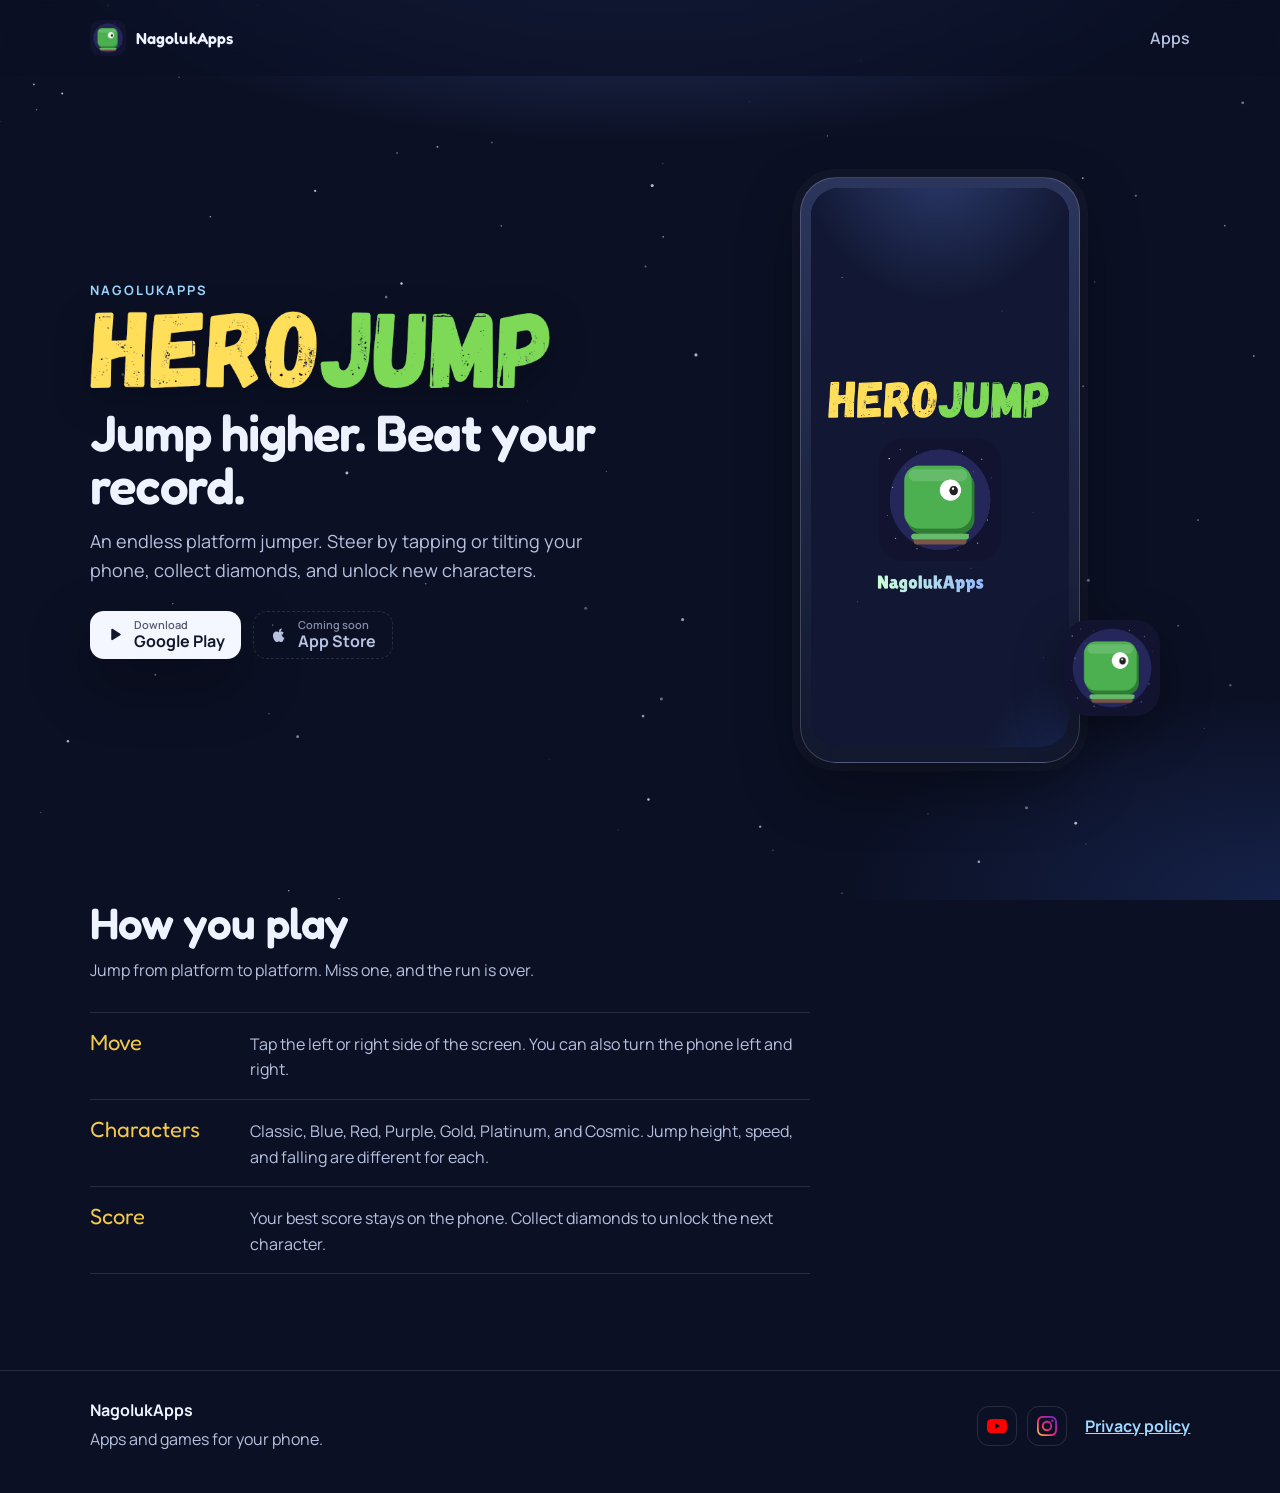
==== herojump/index.html @ 54d036a3 "first commit" ====
<!DOCTYPE html>
<html lang="en">
  <head>
    <meta charset="UTF-8" />
    <meta name="viewport" content="width=device-width, initial-scale=1" />
    <title>HeroJump — Endless Platform Jumper for Android and iOS</title>
    <meta
      name="description"
      content="HeroJump is a free endless platform jumper. Tap or tilt to steer, collect diamonds, unlock characters, and beat your high score. By NagolukApps."
    />
    <meta name="robots" content="index, follow" />
    <meta name="author" content="NagolukApps" />
    <meta name="theme-color" content="#0c1228" />
    <link rel="icon" href="../favicon.png" />

    <meta property="og:type" content="website" />
    <meta property="og:url" content="" />
    <meta property="og:site_name" content="NagolukApps" />
    <meta property="og:title" content="HeroJump — Endless Platform Jumper" />
    <meta
      property="og:description"
      content="A free endless platform jumper. Tap or tilt to steer, collect diamonds, unlock characters, and beat your high score."
    />
    <meta property="og:image" content="../assets/splash-wide.png" />
    <meta property="og:image:alt" content="HeroJump logo and green hero on a starry background" />
    <meta property="og:locale" content="en_US" />

    <meta name="twitter:card" content="summary_large_image" />
    <meta name="twitter:title" content="HeroJump — Endless Platform Jumper" />
    <meta
      name="twitter:description"
      content="A free endless platform jumper. Tap or tilt to steer, collect diamonds, unlock characters, and beat your high score."
    />
    <meta name="twitter:image" content="../assets/splash-wide.png" />
    <meta name="twitter:image:alt" content="HeroJump logo and green hero on a starry background" />

    <script type="application/ld+json">
      {
        "@context": "https://schema.org",
        "@type": "VideoGame",
        "name": "HeroJump",
        "url": "",
        "image": "../assets/splash-wide.png",
        "description": "HeroJump is a free endless platform jumper for Android and iOS. Steer by tapping the sides of the screen or tilting the phone, collect diamonds, unlock characters with different abilities, and beat your high score.",
        "genre": ["Endless runner", "Platformer", "Arcade"],
        "gamePlatform": ["Android", "iOS"],
        "applicationCategory": "Game",
        "operatingSystem": "Android, iOS",
        "inLanguage": "en",
        "author": {
          "@type": "Organization",
          "name": "NagolukApps"
        },
        "offers": {
          "@type": "Offer",
          "price": "0",
          "priceCurrency": "USD"
        },
        "installUrl": "https://play.google.com/store/apps/details?id=com.herojump.app"
      }
    </script>
    <script src="../js/seo.js"></script>
    <link rel="preconnect" href="https://fonts.googleapis.com" />
    <link rel="preconnect" href="https://fonts.gstatic.com" crossorigin />
    <link
      href="https://fonts.googleapis.com/css2?family=Fredoka:wght@500;600;700&family=Manrope:wght@400;500;600;700&display=swap"
      rel="stylesheet"
    />
    <link rel="stylesheet" href="../css/style.css" />
  </head>
  <body data-root="../">
    <div class="sky" aria-hidden="true">
      <canvas id="stars"></canvas>
    </div>

    <header class="site-header">
      <a class="brand" href="../">
        <img src="../favicon.png" alt="" width="36" height="36" />
        <span>NagolukApps</span>
      </a>
      <button class="nav-toggle" type="button" aria-expanded="false" aria-controls="site-nav">
        <span class="sr-only">Menu</span>
        <span></span>
        <span></span>
        <span></span>
      </button>
      <nav id="site-nav" class="site-nav">
        <a href="../">Apps</a>
      </nav>
    </header>

    <main id="top">
      <section class="hero">
        <div class="hero-copy">
          <p class="eyebrow">NagolukApps</p>
          <img
            class="wordmark"
            src="../assets/logo-herojump.png"
            alt="HeroJump"
            width="662"
            height="110"
          />
          <h1>Jump higher. Beat your record.</h1>
          <p class="lead">
            An endless platform jumper. Steer by tapping or tilting your phone,
            collect diamonds, and unlock new characters.
          </p>
          <div class="store-row" data-stores-for="herojump"></div>
        </div>
        <div class="hero-stage">
          <div class="phone">
            <video
              autoplay
              muted
              loop
              playsinline
              poster="../assets/splash-herojump.png"
              aria-label="HeroJump gameplay"
            >
              <source src="../assets/gameplay.mp4" type="video/mp4" />
            </video>
          </div>
          <img class="float-icon" src="../assets/icon-herojump.png" alt="" width="96" height="96" />
        </div>
      </section>

      <section class="play" aria-labelledby="play-title">
        <div class="notes">
          <h2 id="play-title">How you play</h2>
          <p>Jump from platform to platform. Miss one, and the run is over.</p>
          <dl class="how">
            <div>
              <dt>Move</dt>
              <dd>Tap the left or right side of the screen. You can also turn the phone left and right.</dd>
            </div>
            <div>
              <dt>Characters</dt>
              <dd>Classic, Blue, Red, Purple, Gold, Platinum, and Cosmic. Jump height, speed, and falling are different for each.</dd>
            </div>
            <div>
              <dt>Score</dt>
              <dd>Your best score stays on the phone. Collect diamonds to unlock the next character.</dd>
            </div>
          </dl>
        </div>
      </section>
    </main>

    <footer class="site-footer">
      <div>
        <strong>NagolukApps</strong>
        <p>Apps and games for your phone.</p>
      </div>
      <div class="footer-links">
        <nav class="social" aria-label="Social">
          <a class="youtube" href="https://www.youtube.com/@NagolukApps" target="_blank" rel="noopener noreferrer" aria-label="YouTube">
            <svg viewBox="0 0 24 24" aria-hidden="true"><path fill="currentColor" d="M23.498 6.186a3.016 3.016 0 0 0-2.122-2.136C19.505 3.545 12 3.545 12 3.545s-7.505 0-9.377.505A3.017 3.017 0 0 0 .502 6.186C0 8.07 0 12 0 12s0 3.93.502 5.814a3.016 3.016 0 0 0 2.122 2.136c1.871.505 9.376.505 9.376.505s7.505 0 9.377-.505a3.015 3.015 0 0 0 2.122-2.136C24 15.93 24 12 24 12s0-3.93-.502-5.814zM9.545 15.568V8.432L15.818 12l-6.273 3.568z"/></svg>
          </a>
          <a class="instagram" href="https://www.instagram.com/nagolukapps/" target="_blank" rel="noopener noreferrer" aria-label="Instagram">
            <svg viewBox="0 0 24 24" aria-hidden="true"><defs><linearGradient id="ig" x1="0%" y1="100%" x2="100%" y2="0%"><stop offset="0%" stop-color="#f9ce34"/><stop offset="45%" stop-color="#ee2a7b"/><stop offset="100%" stop-color="#6228d7"/></linearGradient></defs><path fill="url(#ig)" d="M7.0301.084c-1.2768.0602-2.1487.264-2.911.5634-.7888.3075-1.4575.72-2.1228 1.3877-.6652.6677-1.075 1.3368-1.3802 2.127-.2954.7638-.4956 1.6365-.552 2.914-.0564 1.2775-.0689 1.6882-.0626 4.947.0062 3.2586.0206 3.6671.0825 4.9473.061 1.2765.264 2.1482.5635 2.9107.308.7889.72 1.4573 1.388 2.1228.6679.6655 1.3365 1.0743 2.1285 1.38.7632.295 1.6361.4961 2.9134.552 1.2773.056 1.6884.069 4.9462.0627 3.2578-.0062 3.668-.0207 4.9478-.0814 1.28-.0607 2.147-.2652 2.9098-.5633.7889-.3086 1.4578-.72 2.1228-1.3881.665-.6682 1.0745-1.3378 1.3795-2.1284.2957-.7632.4966-1.636.552-2.9124.056-1.2809.0692-1.6898.063-4.948-.0063-3.2583-.021-3.6668-.0817-4.9465-.0607-1.2797-.264-2.1487-.5633-2.9117-.3084-.7889-.72-1.4568-1.3876-2.1228C21.2982 1.33 20.628.9208 19.8378.6165 19.074.321 18.2017.1197 16.9244.0645 15.6471.0093 15.236-.005 11.977.0014 8.718.0076 8.31.0215 7.0301.0839m.1402 21.6932c-1.17-.0509-1.8053-.2453-2.2287-.408-.5606-.216-.96-.4771-1.3819-.895-.422-.4178-.6811-.8186-.9-1.378-.1644-.4234-.3624-1.058-.4171-2.228-.0595-1.2645-.072-1.6442-.079-4.848-.007-3.2037.0053-3.583.0607-4.848.05-1.169.2456-1.805.408-2.2282.216-.5613.4762-.96.895-1.3816.4188-.4217.8184-.6814 1.3783-.9003.423-.1651 1.0575-.3614 2.227-.4171 1.2655-.06 1.6447-.072 4.848-.079 3.2033-.007 3.5835.005 4.8495.0608 1.169.0508 1.8053.2445 2.228.408.5608.216.96.4754 1.3816.895.4217.4194.6816.8176.9005 1.3787.1653.4217.3617 1.056.4169 2.2263.0602 1.2655.0739 1.645.0796 4.848.0058 3.203-.0055 3.5834-.061 4.848-.051 1.17-.245 1.8055-.408 2.2294-.216.5604-.4763.96-.8954 1.3814-.419.4215-.8181.6811-1.3783.9-.4224.1649-1.0577.3617-2.2262.4174-1.2656.0595-1.6448.072-4.8493.079-3.2045.007-3.5825-.006-4.848-.0608M16.953 5.5864A1.44 1.44 0 1 0 18.39 4.144a1.44 1.44 0 0 0-1.437 1.4424M5.8385 12.012c.0067 3.4032 2.7706 6.1557 6.173 6.1493 3.4026-.0065 6.157-2.7701 6.1506-6.1733-.0065-3.4032-2.771-6.1565-6.174-6.1498-3.403.0067-6.156 2.771-6.1496 6.1738M8 12.0077a4 4 0 1 1 4.008 3.9921A3.9996 3.9996 0 0 1 8 12.0077"/></svg>
          </a>
        </nav>
        <a href="https://magical-kheer-41b1ed.netlify.app/">Privacy policy</a>
      </div>
    </footer>

    <script src="../js/apps.js"></script>
    <script src="../js/main.js"></script>
  </body>
</html>
---- css/style.css ----
:root {
  --bg: #0b1024;
  --ink: #eef3ff;
  --muted: #b7c2e0;
  --line: rgba(255, 255, 255, 0.12);
  --yellow: #f2c94c;
  --green: #7ed957;
  --card: rgba(18, 28, 62, 0.72);
  --shadow: 0 24px 60px rgba(0, 0, 0, 0.35);
  --header: 76px;
}

* {
  box-sizing: border-box;
}

html {
  scroll-behavior: smooth;
}

body {
  margin: 0;
  min-height: 100vh;
  color: var(--ink);
  font-family: Manrope, "Segoe UI", sans-serif;
  background: var(--bg);
}

img {
  max-width: 100%;
  display: block;
}

a {
  color: inherit;
}

.sr-only {
  position: absolute;
  width: 1px;
  height: 1px;
  padding: 0;
  margin: -1px;
  overflow: hidden;
  clip: rect(0, 0, 0, 0);
  border: 0;
}

.sky {
  position: fixed;
  inset: 0;
  z-index: -1;
  background:
    radial-gradient(ellipse 80% 42% at 50% -10%, rgba(92, 124, 214, 0.42), transparent 62%),
    radial-gradient(ellipse 60% 40% at 100% 100%, rgba(46, 78, 168, 0.28), transparent 58%),
    #0b1024;
}

#stars {
  width: 100%;
  height: 100%;
  display: block;
}

.site-header {
  position: sticky;
  top: 0;
  z-index: 20;
  display: flex;
  align-items: center;
  justify-content: space-between;
  gap: 16px;
  height: var(--header);
  padding: 0 7vw;
  background: rgba(11, 16, 36, 0.72);
  backdrop-filter: blur(16px);
  border-bottom: 1px solid transparent;
}

.site-header.is-scrolled {
  border-bottom-color: var(--line);
}

.brand {
  display: flex;
  align-items: center;
  gap: 10px;
  text-decoration: none;
  font-family: Fredoka, Manrope, sans-serif;
  font-weight: 600;
  letter-spacing: 0.01em;
}

.brand img {
  width: 36px;
  height: 36px;
  border-radius: 10px;
}

.site-nav {
  display: flex;
  gap: 22px;
}

.site-nav a {
  text-decoration: none;
  color: var(--muted);
  font-weight: 600;
}

.site-nav a:hover,
.site-nav a:focus-visible {
  color: var(--ink);
}

.nav-toggle {
  display: none;
  width: 44px;
  height: 44px;
  padding: 10px;
  border: 1px solid var(--line);
  border-radius: 12px;
  background: transparent;
  cursor: pointer;
}

.nav-toggle span {
  display: block;
  height: 2px;
  margin: 5px 0;
  background: var(--ink);
  border-radius: 2px;
}

main {
  width: min(1120px, 86vw);
  margin: 0 auto;
}

.hero,
.play,
.catalog {
  scroll-margin-top: calc(var(--header) + 12px);
}

.home {
  padding: 36px 0 88px;
}

.studio {
  max-width: 640px;
  padding: 28px 0 28px;
}

.studio h1 {
  margin: 0 0 12px;
  font-size: clamp(42px, 6vw, 68px);
  line-height: 1;
}

.hero {
  display: grid;
  grid-template-columns: 1.05fr 0.95fr;
  gap: 48px;
  align-items: center;
  min-height: calc(100vh - var(--header));
  padding: 36px 0 72px;
}

.eyebrow {
  margin: 0 0 12px;
  color: #9fd7ff;
  font-size: 13px;
  font-weight: 700;
  letter-spacing: 0.16em;
  text-transform: uppercase;
}

.wordmark {
  width: min(460px, 100%);
  height: auto;
  margin-bottom: 18px;
  filter: drop-shadow(0 10px 18px rgba(0, 0, 0, 0.28));
}

h1,
h2,
h3 {
  font-family: Fredoka, Manrope, sans-serif;
  font-weight: 600;
  letter-spacing: -0.02em;
}

h1 {
  margin: 0 0 14px;
  font-size: clamp(34px, 4vw, 52px);
  line-height: 1.05;
}

.lead,
.section-note,
.site-footer p,
.notes p,
.notes dd,
.app-card p {
  color: var(--muted);
  line-height: 1.6;
}

.lead {
  margin: 0 0 26px;
  max-width: 34rem;
  font-size: 18px;
}

.store-row {
  display: flex;
  flex-wrap: wrap;
  gap: 12px;
}

.store-btn,
.privacy-link {
  display: inline-flex;
  align-items: center;
  gap: 10px;
  min-height: 48px;
  padding: 0 16px;
  border-radius: 14px;
  text-decoration: none;
  font-weight: 700;
}

.store-btn {
  background: #f4f7ff;
  color: #12182c;
  box-shadow: var(--shadow);
}

.store-btn.apple {
  background: linear-gradient(180deg, #2a3358, #171d36);
  color: #fff;
  border: 1px solid var(--line);
}

.store-btn svg {
  width: 18px;
  height: 18px;
  flex: none;
}

.store-btn small {
  display: block;
  font-size: 11px;
  font-weight: 600;
  opacity: 0.7;
}

.store-btn span {
  display: flex;
  flex-direction: column;
  line-height: 1.15;
}

.store-btn.is-soon,
.store-btn[aria-disabled="true"] {
  background: transparent;
  color: var(--muted);
  border: 1px dashed var(--line);
  box-shadow: none;
  cursor: default;
}

.hero-stage {
  position: relative;
  display: grid;
  place-items: center;
  min-height: 560px;
}

.phone {
  width: min(280px, 70vw);
  padding: 10px;
  border-radius: 36px;
  background: linear-gradient(180deg, #2c355c, #12182e);
  border: 1px solid rgba(255, 255, 255, 0.18);
  box-shadow: var(--shadow), 0 0 0 8px rgba(255, 255, 255, 0.03);
}

.phone video,
.phone img {
  width: 100%;
  height: auto;
  border-radius: 28px;
  background: #0b1024;
}

.float-icon {
  position: absolute;
  right: 6%;
  bottom: 8%;
  width: 96px;
  height: 96px;
  border-radius: 24px;
  animation: floaty 4.5s ease-in-out infinite;
  filter: drop-shadow(0 16px 24px rgba(0, 0, 0, 0.35));
}

@keyframes floaty {
  0%,
  100% {
    transform: translateY(0);
  }
  50% {
    transform: translateY(-12px);
  }
}

.section-head {
  max-width: 640px;
  margin-bottom: 28px;
}

h2 {
  margin: 0;
  font-size: clamp(28px, 3vw, 40px);
}

.section-note {
  margin: 10px 0 0;
}

.play {
  max-width: 720px;
  margin-bottom: 96px;
}

.notes h2 {
  font-size: clamp(32px, 4vw, 44px);
  line-height: 1.05;
  scroll-margin-top: calc(var(--header) + 16px);
}

.notes p {
  margin: 12px 0 8px;
  max-width: 36rem;
}

.how {
  margin: 28px 0 0;
  border-top: 1px solid var(--line);
}

.how div {
  display: grid;
  grid-template-columns: 140px 1fr;
  gap: 20px;
  align-items: baseline;
  padding: 16px 0;
  border-bottom: 1px solid var(--line);
}

.notes dt {
  font-family: Fredoka, Manrope, sans-serif;
  font-size: 22px;
  color: var(--yellow);
}

.notes dd {
  margin: 0;
}

.app-list {
  display: grid;
  gap: 16px;
}

.app-card {
  background: var(--card);
  border: 1px solid var(--line);
  border-radius: 22px;
  backdrop-filter: blur(10px);
}

.app-card p {
  margin: 0;
}

.shelf {
  display: grid;
  grid-template-columns: repeat(auto-fill, minmax(min(100%, 260px), 320px));
  gap: 16px;
}

.tile {
  display: grid;
  grid-template-columns: 72px 1fr;
  gap: 14px;
  align-items: center;
  padding: 14px;
  border-radius: 22px;
  border: 1px solid var(--line);
  background: var(--card);
  text-decoration: none;
  transition: transform 0.2s ease, border-color 0.2s ease;
}

.tile:hover,
.tile:focus-visible {
  transform: translateY(-3px);
  border-color: rgba(242, 201, 76, 0.55);
}

.tile img {
  width: 72px;
  height: 72px;
  border-radius: 18px;
}

.tile h2 {
  margin: 0 0 4px;
  font-size: 22px;
}

.tile p:last-child {
  margin: 0;
  color: var(--muted);
  line-height: 1.4;
}

.catalog {
  padding-bottom: 96px;
}

.app-list {
  grid-template-columns: 1fr;
}

.app-card {
  display: grid;
  grid-template-columns: 92px 1fr auto;
  gap: 22px;
  align-items: center;
  padding: 18px;
  text-decoration: none;
  transition: transform 0.2s ease, border-color 0.2s ease;
}

a.app-card:hover,
a.app-card:focus-visible {
  transform: translateY(-3px);
  border-color: rgba(242, 201, 76, 0.55);
}

.app-card img {
  width: 92px;
  height: 92px;
  border-radius: 22px;
}

.app-card h3 {
  margin: 0 0 6px;
  font-size: 26px;
}

.app-meta {
  margin: 0 0 8px;
  color: var(--yellow);
  font-size: 13px;
  font-weight: 700;
  letter-spacing: 0.04em;
  text-transform: uppercase;
}

.app-card .go {
  color: var(--ink);
  font-weight: 700;
  white-space: nowrap;
}

.site-footer {
  display: flex;
  justify-content: space-between;
  gap: 20px;
  padding: 28px 7vw 40px;
  border-top: 1px solid var(--line);
}

.site-footer p {
  margin: 6px 0 0;
}

.site-footer a {
  align-self: center;
  color: #9fd7ff;
  font-weight: 700;
}

.footer-links,
.social {
  display: flex;
  align-items: center;
  gap: 18px;
}

.social {
  gap: 10px;
}

.social a {
  display: inline-flex;
  align-items: center;
  justify-content: center;
  width: 40px;
  height: 40px;
  border: 1px solid var(--line);
  border-radius: 12px;
  color: var(--ink);
}

.social a.youtube {
  color: #ff0000;
}

.social a:hover,
.social a:focus-visible {
  border-color: rgba(242, 201, 76, 0.55);
}

.social svg {
  width: 20px;
  height: 20px;
}

.footer-links {
  flex-wrap: wrap;
}

@media (max-width: 900px) {
  .hero,
  .app-card,
  .how div {
    grid-template-columns: 1fr;
  }

  .how div {
    gap: 4px;
  }

  .hero {
    min-height: auto;
    padding-top: 28px;
  }

  .hero-copy,
  .studio {
    text-align: center;
  }

  .studio {
    margin-left: auto;
    margin-right: auto;
  }

  .shelf {
    justify-content: center;
  }

  .wordmark,
  .lead {
    margin-left: auto;
    margin-right: auto;
  }

  .store-row {
    justify-content: center;
  }

  .hero-stage {
    min-height: 0;
  }

  .float-icon {
    right: 8%;
    bottom: -8px;
  }

  .app-card .go {
    justify-self: start;
  }

  .nav-toggle {
    display: block;
  }

  .site-nav {
    display: none;
    position: absolute;
    top: var(--header);
    left: 0;
    right: 0;
    flex-direction: column;
    gap: 0;
    padding: 8px 7vw 16px;
    background: rgba(11, 16, 36, 0.96);
    border-bottom: 1px solid var(--line);
  }

  .site-nav.is-open {
    display: flex;
  }

  .site-nav a {
    padding: 12px 0;
  }

  .site-footer {
    flex-direction: column;
    align-items: flex-start;
  }
}

@media (prefers-reduced-motion: reduce) {
  html {
    scroll-behavior: auto;
  }

  .float-icon {
    animation: none;
  }

  .app-card {
    transition: none;
  }
}
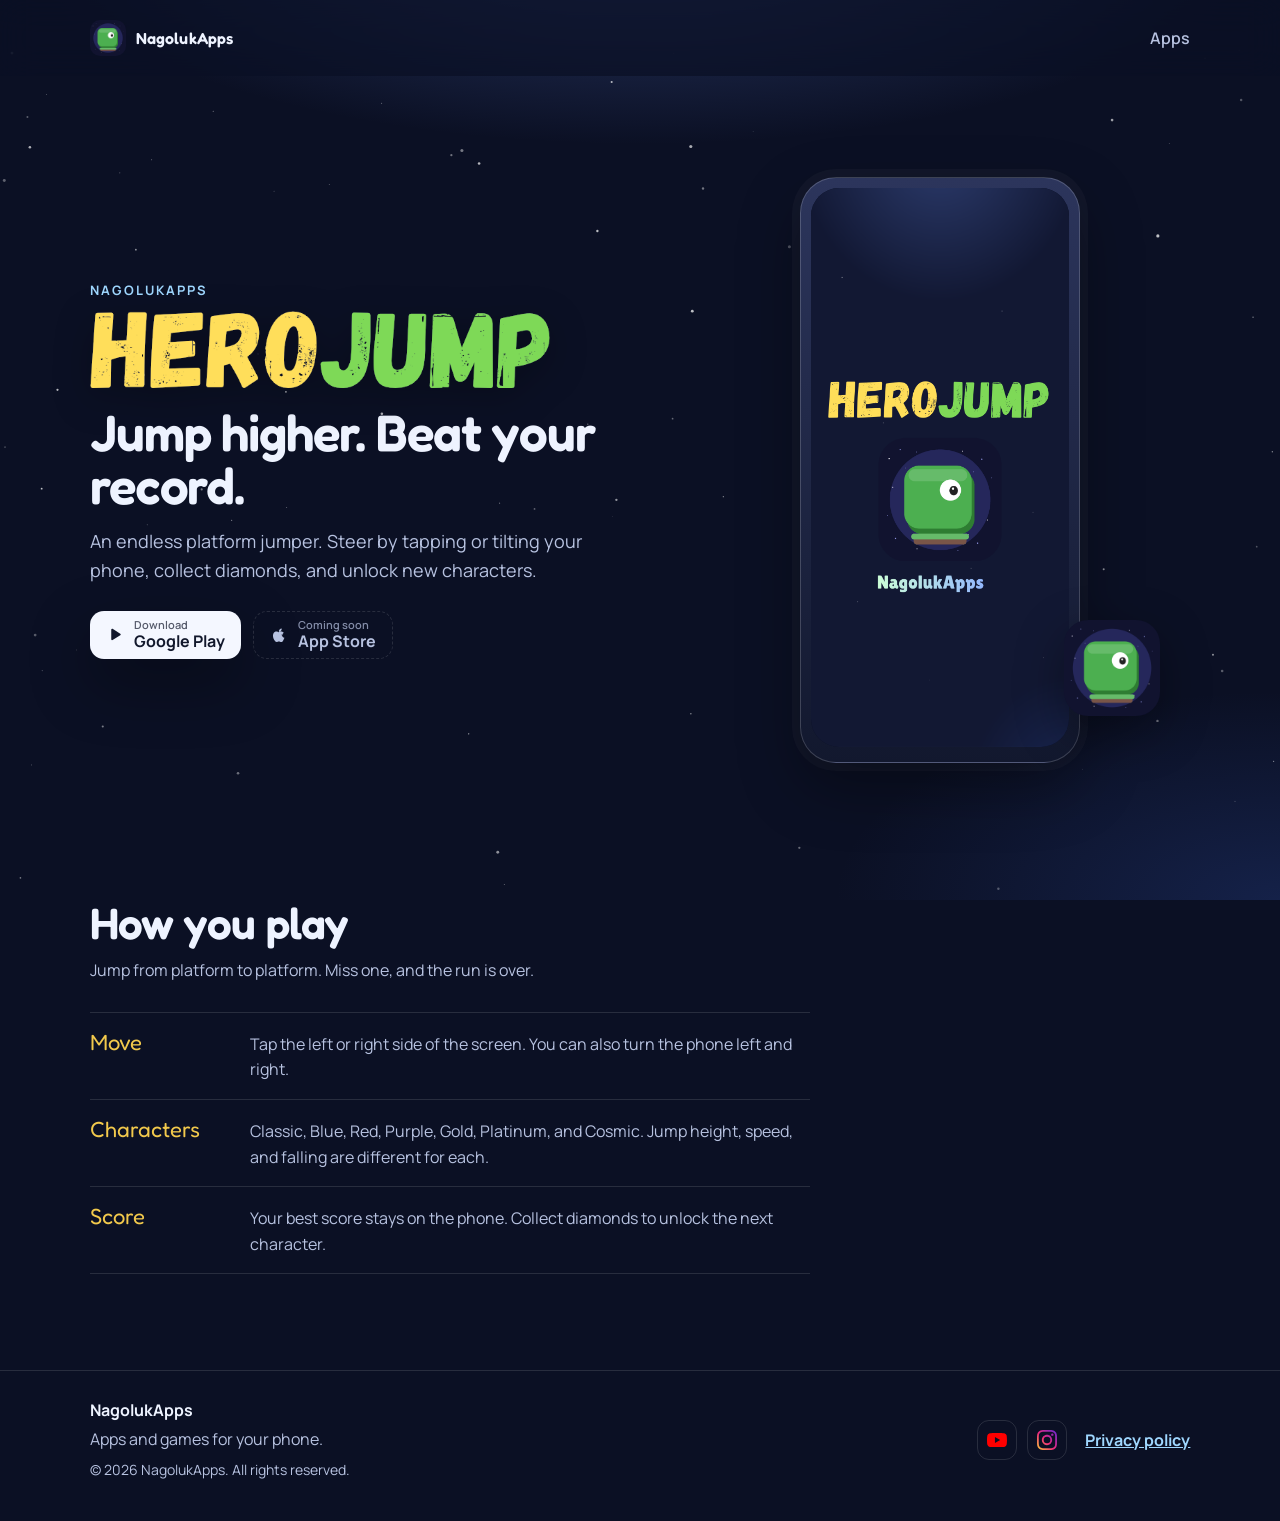
==== commit 1daf27bc: "search console & all rights reserved" ====
--- a/herojump/index.html
+++ b/herojump/index.html
@@ -150,6 +150,7 @@
       <div>
         <strong>NagolukApps</strong>
         <p>Apps and games for your phone.</p>
+        <p class="copyright">© <span data-year>2026</span> NagolukApps. All rights reserved.</p>
       </div>
       <div class="footer-links">
         <nav class="social" aria-label="Social">
--- a/css/style.css
+++ b/css/style.css
@@ -488,6 +488,11 @@
 
 .site-footer p {
   margin: 6px 0 0;
+}
+
+.copyright {
+  color: var(--muted);
+  font-size: 14px;
 }
 
 .site-footer a {
